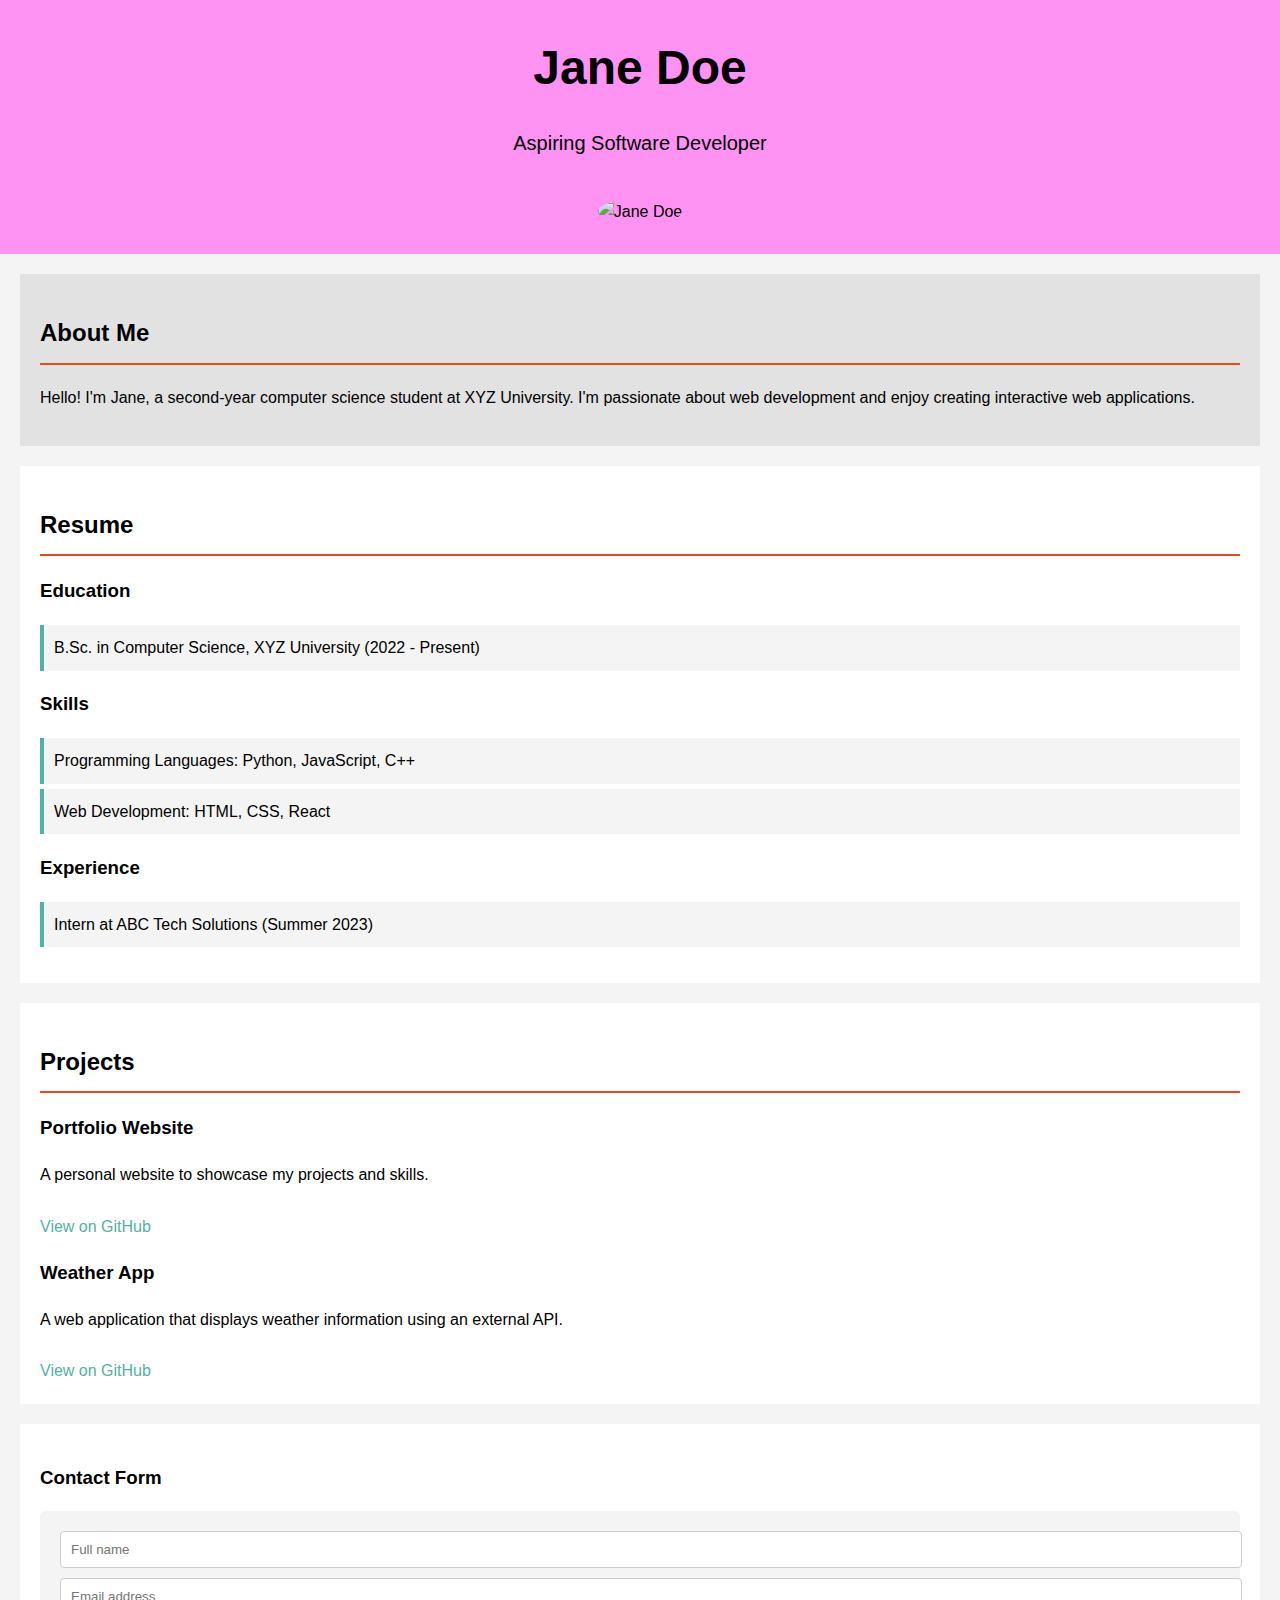
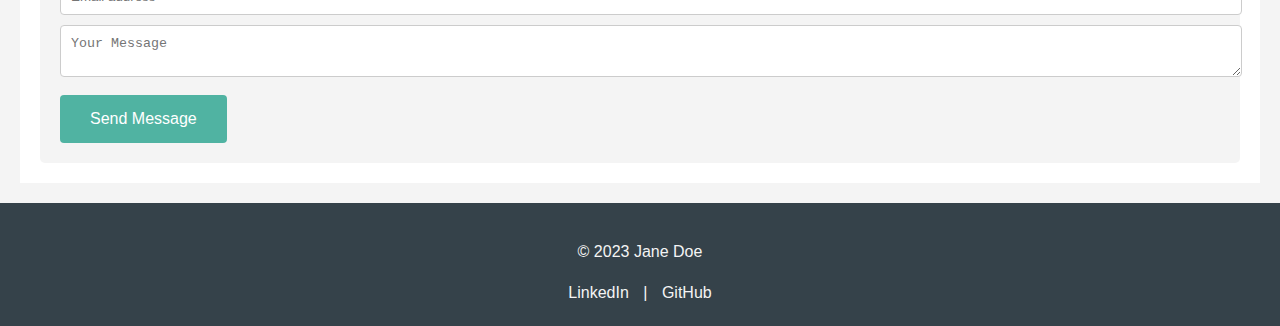
==== index.html @ 8b9d978b "Intex apo eclass" ====
<!DOCTYPE html>
<html lang="en">
<head>
    <meta charset="UTF-8">
    <meta name="viewport" content="width=device-width, initial-scale=1.0">
    <title>Jane Doe</title>
    <!-- Link to the CSS file (Lab 1 will focus on styling) -->
    <link rel="stylesheet" href="styles.css">
</head>
<body>

    <!-- Header Section (Lab 1) -->
    <header>
        <h1>Jane Doe</h1>
        <p>Aspiring Software Developer</p>
        <!-- Placeholder image for the profile picture -->
        <img src="https://picsum.photos/150" alt="Jane Doe" width="150">
    </header>

    <!-- About Me Section (Lab 1) -->
    <section id="about">
        <h2>About Me</h2>
        <p>Hello! I'm Jane, a second-year computer science student at XYZ University. I'm passionate about web development and enjoy creating interactive web applications.</p>
    </section>

    <!-- Resume Section (Lab 1) -->
    <section id="resume">
        <h2>Resume</h2>

        <h3>Education</h3>
        <ul>
            <li>B.Sc. in Computer Science, XYZ University (2022 - Present)</li>
        </ul>

        <h3>Skills</h3>
        <ul>
            <li>Programming Languages: Python, JavaScript, C++</li>
            <li>Web Development: HTML, CSS, React</li>
        </ul>

        <h3>Experience</h3>
        <ul>
            <li>Intern at ABC Tech Solutions (Summer 2023)</li>
        </ul>
    </section>

    <!-- Projects Section (Lab 1) -->
    <section id="projects">
        <h2>Projects</h2>

        <h3>Portfolio Website</h3>
        <p>A personal website to showcase my projects and skills.</p>
        <a href="https://github.com/janedoe/portfolio-website" target="_blank">View on GitHub</a>

        <h3>Weather App</h3>
        <p>A web application that displays weather information using an external API.</p>
        <a href="https://github.com/janedoe/weather-app" target="_blank">View on GitHub</a>
    </section>

    <!-- Contact Me Section (Lab 3) -->
    <section id="contact">
        <h3 class="h3 form-title">Contact Form</h3>
    
        <!-- Thank you message -->
        <div id="thankYouMessage" style="display: none;">
            <p>Thank you for your message! I will get back to you soon.</p>
        </div>
    
        <!-- Form setup for Netlify -->
        <form name="contactForm" method="POST" netlify netlify-honeypot="bot-field" id="contactForm" data-netlify="true">
            <input type="hidden" name="form-name" value="contactForm">
    
            <div class="input-wrapper">
                <input type="text" name="fullname" class="form-input" placeholder="Full name" required>
                <input type="email" name="email" class="form-input" placeholder="Email address" required>
            </div>
    
            <textarea name="message" class="form-input" placeholder="Your Message" required></textarea>
    
            <!-- Add the form-btn class here -->
            <button class="form-btn" type="submit">
                <ion-icon name="paper-plane"></ion-icon>
                <span>Send Message</span>
            </button>
        </form>
    </section>
    

    
    

    <!-- Footer Section (Lab 1) -->
    <footer>
        <p>&copy; 2023 Jane Doe</p>
        <a href="https://www.linkedin.com/in/janedoe" target="_blank">LinkedIn</a> |
        <a href="https://github.com/janedoe" target="_blank">GitHub</a>
    </footer>

    <!-- JavaScript for Form Validation (Lab 3) -->
   <!-- JavaScript for Form Validation and Displaying Thank You Message -->
<script>
    document.getElementById('contactForm').addEventListener('submit', function(event) {
    event.preventDefault(); // Prevent the default form submission

    // Retrieve values from the fields
    const name = document.querySelector('input[name="fullname"]').value.trim();
    const email = document.querySelector('input[name="email"]').value.trim();
    const message = document.querySelector('textarea[name="message"]').value.trim();

    // Regular expression for email validation
    const emailPattern = /^[^\s@]+@[^\s@]+\.[^\s@]+$/;

    // Check for empty fields and email format
    if (!name) {
        alert('Please enter your full name.');
        return;
    }

    if (!email) {
        alert('Please enter your email address.');
        return;
    }

    if (!emailPattern.test(email)) {
        alert('Please enter a valid email address.');
        return;
    }

    if (!message) {
        alert('Please enter your message.');
        return;
    }

    // Submit the form
    this.submit();

    // Hide the form and display the thank you message
    document.getElementById('contactForm').style.display = 'none';
    document.getElementById('thankYouMessage').style.display = 'block';

    // Reload the page after 5 seconds
    setTimeout(function() {
        location.reload();
    }, 5000);
});

</script>


</body>
</html>
---- styles.css ----
/* General Styles (Lab 1) */
body {
  font-family: Arial, sans-serif;
  margin: 0;
  padding: 0;
  line-height: 1.6;
  background-color: #f4f4f4;
}

/* Header Styles (Lab 1) */
header {
  background-color: #ff93f4;
  color: #000000;
  padding: 30px;
  text-align: center;
}

header h1 {
  margin: 0;
  font-size: 48px;
}

header p {
  font-size: 20px;
}

/* Profile Image Styling (Lab 1) */
header img {
  border-radius: 50%;
  margin-top: 20px;
}

/* Section Styles (Lab 1) */
section {
  padding: 20px;
  background-color: #fff;
  margin: 20px;
}

section h2 {
  border-bottom: 2px solid #e8491d;
  padding-bottom: 10px;
}

/* About Me Section Styling (Lab 1) */
section#about {
  background-color: #e2e2e2;
}

/* Resume Section Styling (Lab 1) */
section#resume ul {
  list-style-type: none;
  padding: 0;
}

section#resume li {
  background-color: #f4f4f4;
  margin-bottom: 5px;
  padding: 10px;
  border-left: 4px solid #50b3a2;
}

/* Project Section Styling (Lab 1) */
section#projects a {
  display: inline-block;
  margin-top: 10px;
  color: #50b3a2;
  text-decoration: none;
}

section#projects a:hover {
  text-decoration: underline;
}

/* Contact Form Styling (Lab 1) */
form {
  background-color: #f4f4f4;
  padding: 20px;
  border-radius: 5px;
}

form label {
  display: block;
  margin-bottom: 5px;
  font-weight: bold;
}

form input[type="text"],
form input[type="email"],
form textarea {
  width: 100%;
  padding: 10px;
  margin-bottom: 10px;
  border: 1px solid #ccc;
  border-radius: 4px;
}

.form-btn {
  background-color: #50b3a2;
  color: #fff;
  border: none;
  padding: 15px 30px;
  cursor: pointer;
  border-radius: 4px;
  font-size: 16px;
  display: flex;
  align-items: center;
  justify-content: center;
  transition: background-color 0.3s ease; 
}

.form-btn:hover {
  background-color: #3e8e7e;
}

/* Submit Button Styling */
form input[type="submit"],
.form-submit {
  background-color: #50b3a2;
  color: #fff;
  border: none;
  padding: 15px 30px;
  cursor: pointer;
  border-radius: 4px;
  display: flex;
  align-items: center;
  justify-content: center;
}

form input[type="submit"]:hover,
.form-submit:hover {
  background-color: #3e8e7e;
}

/* Footer Styles (Lab 1) */
footer {
  background-color: #35424a;
  color: #f4f4f4;
  text-align: center;
  padding: 20px;
  margin-top: 20px;
}

footer a {
  color: #f4f4f4;
  text-decoration: none;
  margin: 0 10px;
}

footer a:hover {
  text-decoration: underline;
}

/* Responsive Styles (Lab 1) */
@media (max-width: 768px) {
  header h1 {
    font-size: 36px;
  }

  header p {
    font-size: 18px;
  }

  form input[type="submit"],
  .form-submit {
    width: 100%;
  }
}
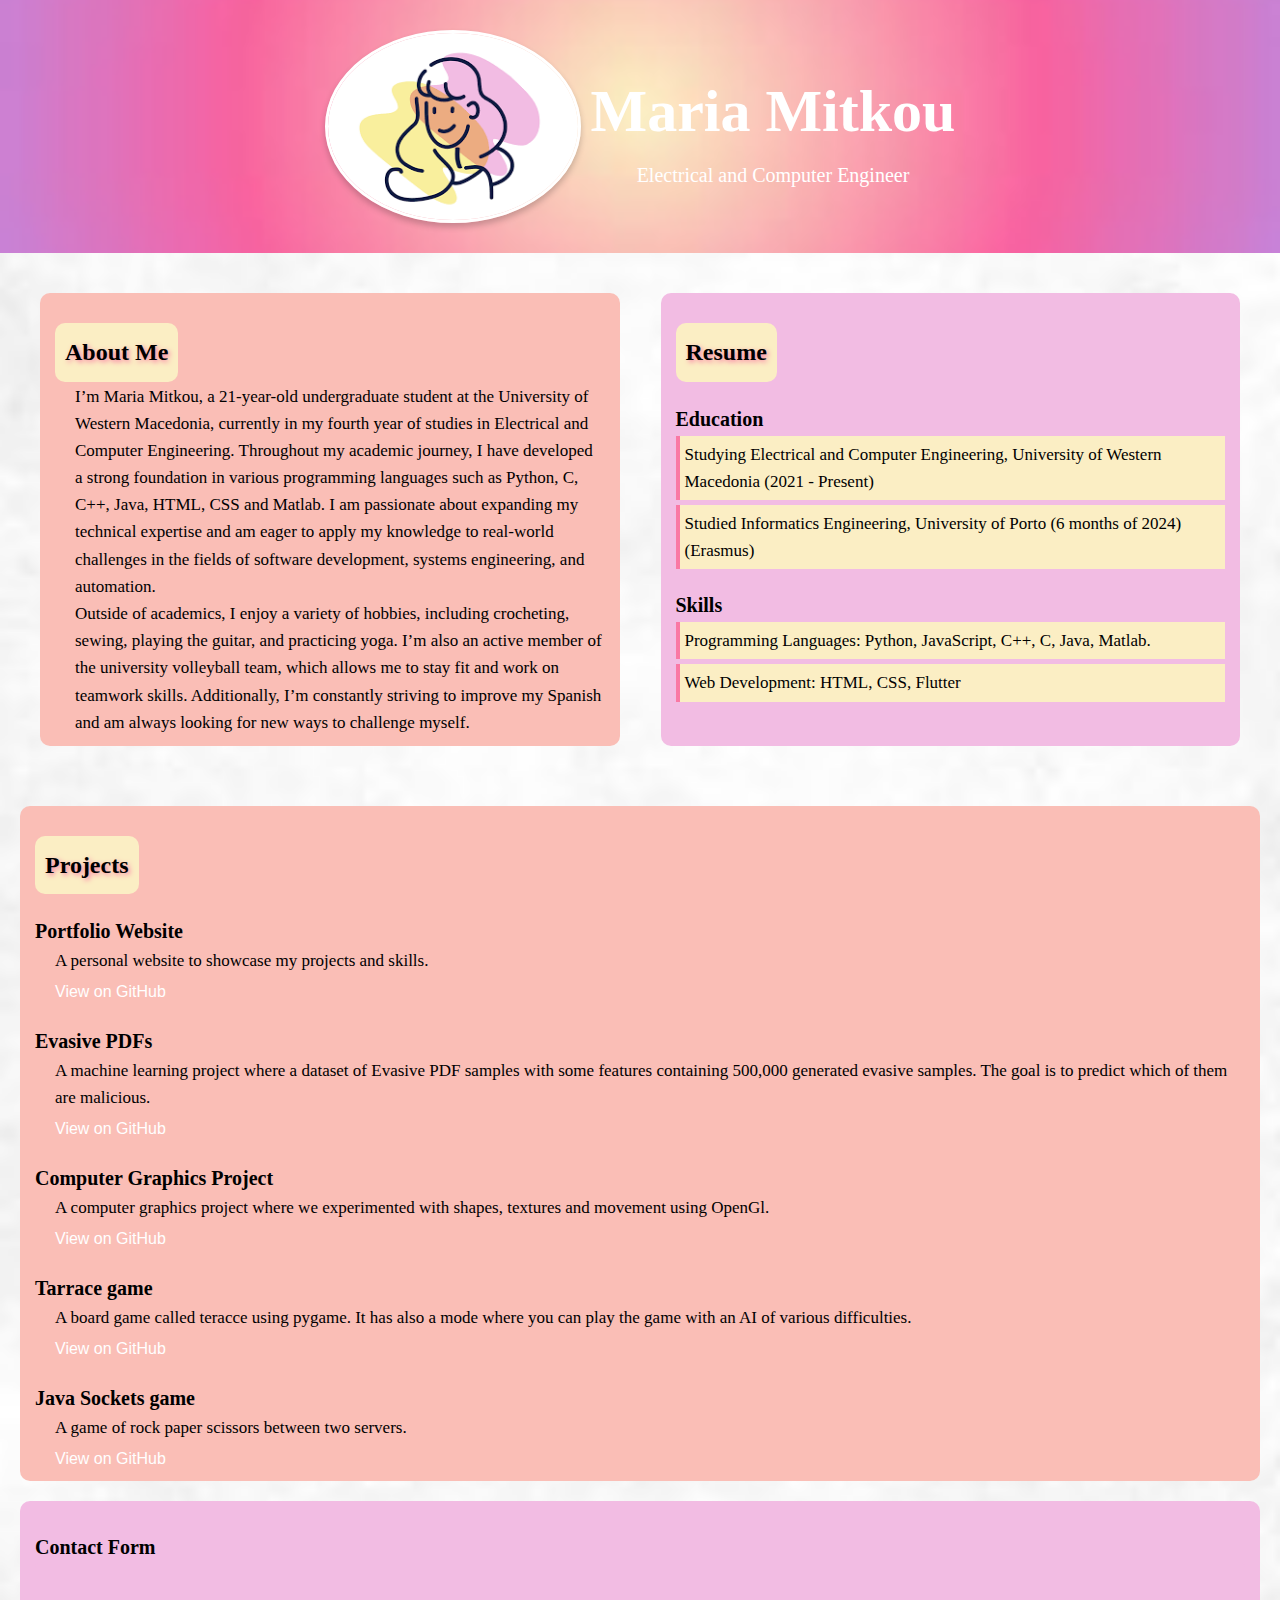
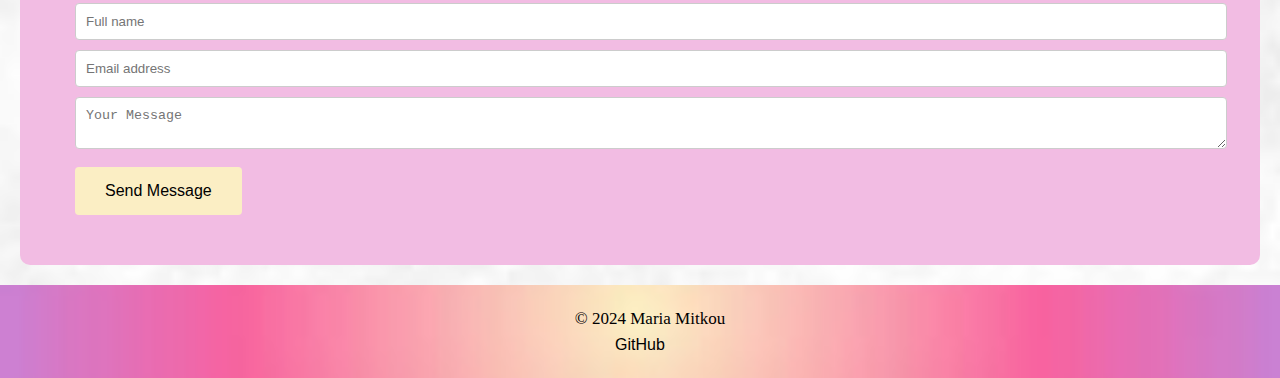
==== commit a78f2719: "Css changes" ====
--- a/index.html
+++ b/index.html
@@ -3,46 +3,50 @@
 <head>
     <meta charset="UTF-8">
     <meta name="viewport" content="width=device-width, initial-scale=1.0">
-    <title>Jane Doe</title>
+    <title>Maria Mitkou</title>
     <!-- Link to the CSS file (Lab 1 will focus on styling) -->
     <link rel="stylesheet" href="styles.css">
+    <link href="https://fonts.googleapis.com/css2?family=Roboto&family=Playfair+Display&display=swap" rel="stylesheet">
 </head>
 <body>
 
     <!-- Header Section (Lab 1) -->
     <header>
-        <h1>Jane Doe</h1>
-        <p>Aspiring Software Developer</p>
-        <!-- Placeholder image for the profile picture -->
-        <img src="https://picsum.photos/150" alt="Jane Doe" width="150">
+        <div class="header-container">
+            <!-- Placeholder image for the profile picture -->
+            <img src="photos/profilpic.jpg" alt="Avatar" class="header-image">
+            <div class="header-text">
+                <h1>Maria Mitkou</h1>
+                <p>Electrical and Computer Engineer</p>
+            </div>
+        </div>
     </header>
 
     <!-- About Me Section (Lab 1) -->
-    <section id="about">
-        <h2>About Me</h2>
-        <p>Hello! I'm Jane, a second-year computer science student at XYZ University. I'm passionate about web development and enjoy creating interactive web applications.</p>
-    </section>
-
-    <!-- Resume Section (Lab 1) -->
-    <section id="resume">
-        <h2>Resume</h2>
-
-        <h3>Education</h3>
-        <ul>
-            <li>B.Sc. in Computer Science, XYZ University (2022 - Present)</li>
-        </ul>
-
-        <h3>Skills</h3>
-        <ul>
-            <li>Programming Languages: Python, JavaScript, C++</li>
-            <li>Web Development: HTML, CSS, React</li>
-        </ul>
-
-        <h3>Experience</h3>
-        <ul>
-            <li>Intern at ABC Tech Solutions (Summer 2023)</li>
-        </ul>
-    </section>
+     <div class="about-resume-container">
+        <section id="about">
+            <h2>About Me</h2>
+            <p>I’m Maria Mitkou, a 21-year-old undergraduate student at the University of Western Macedonia, currently in my fourth year of studies in Electrical and Computer Engineering. Throughout my academic journey, I have developed a strong foundation in various programming languages such as Python, C, C++, Java, HTML, CSS and Matlab. I am passionate about expanding my technical expertise and am eager to apply my knowledge to real-world challenges in the fields of software development, systems engineering, and automation.</p>
+            <p>Outside of academics, I enjoy a variety of hobbies, including crocheting, sewing, playing the guitar, and practicing yoga. I’m also an active member of the university volleyball team, which allows me to stay fit and work on teamwork skills. Additionally, I’m constantly striving to improve my Spanish and am always looking for new ways to challenge myself.</p>
+        </section>
+    
+        <!-- Resume Section (Lab 1) -->
+        <section id="resume">
+            <h2>Resume</h2>
+    
+            <h3>Education</h3>
+            <ul>
+                <li>Studying Electrical and Computer Engineering, University of Western Macedonia (2021 - Present)</li>
+                <li>Studied Informatics Engineering, University of Porto (6 months of 2024)(Erasmus)</li>
+            </ul>
+    
+            <h3>Skills</h3>
+            <ul>
+                <li>Programming Languages: Python, JavaScript, C++, C, Java, Matlab.</li>
+                <li>Web Development: HTML, CSS, Flutter</li>
+            </ul>
+        </section>
+     </div>
 
     <!-- Projects Section (Lab 1) -->
     <section id="projects">
@@ -50,11 +54,23 @@
 
         <h3>Portfolio Website</h3>
         <p>A personal website to showcase my projects and skills.</p>
-        <a href="https://github.com/janedoe/portfolio-website" target="_blank">View on GitHub</a>
+        <a href="https://github.com/MariaMitk/PortfolioSite" target="_blank">View on GitHub</a>
 
-        <h3>Weather App</h3>
-        <p>A web application that displays weather information using an external API.</p>
-        <a href="https://github.com/janedoe/weather-app" target="_blank">View on GitHub</a>
+        <h3>Evasive PDFs</h3>
+        <p>A machine learning project where a dataset of Evasive PDF samples with some features containing 500,000 generated evasive samples. The goal is to predict which of them are malicious.</p>
+        <a href="https://github.com/MariaMitk/AI_Project2" target="_blank">View on GitHub</a>
+
+        <h3>Computer Graphics Project</h3>
+        <p>A computer graphics project where we experimented with shapes, textures and movement using OpenGl.</p>
+        <a href="https://github.com/florentiadiam/Computer-Graphics-Project" target="_blank">View on GitHub</a>
+
+        <h3>Tarrace game</h3>
+        <p>A board game called teracce using pygame. It has also a mode where you can play the game with an AI of various difficulties.</p>
+        <a href="https://github.com/domingosneto03/Terrace_IART_Assignment1" target="_blank">View on GitHub</a>
+
+        <h3>Java Sockets game</h3>
+        <p>A game of rock paper scissors between two servers.</p>
+        <a href="https://github.com/florentiadiam/Parallel-and-Distributed-Computing" target="_blank">View on GitHub</a>
     </section>
 
     <!-- Contact Me Section (Lab 3) -->
@@ -84,68 +100,14 @@
             </button>
         </form>
     </section>
-    
-
-    
-    
 
     <!-- Footer Section (Lab 1) -->
     <footer>
-        <p>&copy; 2023 Jane Doe</p>
-        <a href="https://www.linkedin.com/in/janedoe" target="_blank">LinkedIn</a> |
-        <a href="https://github.com/janedoe" target="_blank">GitHub</a>
+        <p>&copy; 2024 Maria Mitkou</p>
+        <a href="https://github.com/MariaMitk" target="_blank">GitHub</a>
     </footer>
 
-    <!-- JavaScript for Form Validation (Lab 3) -->
-   <!-- JavaScript for Form Validation and Displaying Thank You Message -->
-<script>
-    document.getElementById('contactForm').addEventListener('submit', function(event) {
-    event.preventDefault(); // Prevent the default form submission
-
-    // Retrieve values from the fields
-    const name = document.querySelector('input[name="fullname"]').value.trim();
-    const email = document.querySelector('input[name="email"]').value.trim();
-    const message = document.querySelector('textarea[name="message"]').value.trim();
-
-    // Regular expression for email validation
-    const emailPattern = /^[^\s@]+@[^\s@]+\.[^\s@]+$/;
-
-    // Check for empty fields and email format
-    if (!name) {
-        alert('Please enter your full name.');
-        return;
-    }
-
-    if (!email) {
-        alert('Please enter your email address.');
-        return;
-    }
-
-    if (!emailPattern.test(email)) {
-        alert('Please enter a valid email address.');
-        return;
-    }
-
-    if (!message) {
-        alert('Please enter your message.');
-        return;
-    }
-
-    // Submit the form
-    this.submit();
-
-    // Hide the form and display the thank you message
-    document.getElementById('contactForm').style.display = 'none';
-    document.getElementById('thankYouMessage').style.display = 'block';
-
-    // Reload the page after 5 seconds
-    setTimeout(function() {
-        location.reload();
-    }, 5000);
-});
-
-</script>
-
-
+    <!-- Σύνδεση με το αρχείο JavaScript -->
+    <script src="formValidation.js"></script>
 </body>
 </html>
--- a/styles.css
+++ b/styles.css
@@ -4,30 +4,53 @@
   margin: 0;
   padding: 0;
   line-height: 1.6;
-  background-color: #f4f4f4;
+  background-image: url('photos/backgoround.jpg');
+  background-size: cover;
+  background-position: center;
+  background-repeat: no-repeat;
 }
 
 /* Header Styles (Lab 1) */
 header {
-  background-color: #ff93f4;
-  color: #000000;
+  background-image: url('photos/headerbackground.jpg');
+  background-size: cover;
+  background-position: center;
+  background-repeat: no-repeat;
+  color: #ffffff;
   padding: 30px;
   text-align: center;
 }
 
-header h1 {
+.header-container {
+  display: flex; /* Flexbox διάταξη */
+  align-items: center; /* Κεντράρει κάθετα τα περιεχόμενα */
+  justify-content: center;
+}
+
+.header-image {
+  width: 250px; /* Μπορείς να προσαρμόσεις το μέγεθος */
+  height: auto; /* Διατηρεί τις αναλογίες της εικόνας */
+  border: 3px solid #ffffff; /* Λεπτό λευκό πλαίσιο */
+  border-radius: 50%; /* Κυκλική εικόνα */
+  box-shadow: 0 4px 6px rgba(0, 0, 0, 0.2); /* Απαλή σκιά */
+}
+
+.header-text {
+  color: #ffffff; /* Χρώμα για το κείμενο */
+  text-align: center; /* Ευθυγράμμιση του κειμένου */
+  margin-left: 10px; /* Απόσταση από την εικόνα */
+}
+
+.header-text h1 {
+  font-family: 'Dancing Script', cursive;
+  font-size: 60px;
   margin: 0;
-  font-size: 48px;
-}
-
-header p {
+}
+
+.header-text p {
+  font-family: 'Dancing Script', cursive;
   font-size: 20px;
-}
-
-/* Profile Image Styling (Lab 1) */
-header img {
-  border-radius: 50%;
-  margin-top: 20px;
+  margin: 0; /* Μικρό πάνω περιθώριο */
 }
 
 /* Section Styles (Lab 1) */
@@ -36,52 +59,111 @@
   background-color: #fff;
   margin: 20px;
 }
-
-section h2 {
-  border-bottom: 2px solid #e8491d;
-  padding-bottom: 10px;
+/* #FFCCFF,#CCCCFF,#CCFFFF,#CC99FF,#FFCCFF,#FFCCFF,#CCCCFF,#CCFFFFsection  */
+h2 {
+  font-family: 'Pacifico', cursive; /* Χειρόγραφη, girly γραμματοσειρά */
+  text-shadow: 2px 2px 5px #fa78a4; /* Ροζ σκιά */
+  padding-bottom: 1px;
+  background-color: #fbeec4; /* Απαλό ροζ */
+  border-radius: 10px;
+  padding: 10px;
+  display: inline-block; /* Για να μην πιάσει όλο το πλάτος */
+  margin-bottom: 1px;
+}
+
+h3{
+  font-family: 'Merriweather', serif; /* Κομψή και θηλυκή */
+  font-size: 20px;
+  margin-bottom: auto;
+}
+
+p{
+  font-family: 'Merriweather', serif; /* Κομψή και θηλυκή */
+  font-size: 17px;
+  margin-top: auto;
+  margin-bottom: auto;
+  margin-left: 20px;
+}
+
+/* Container για τα δύο sections */
+.about-resume-container {
+  display: flex; /* Χρησιμοποιούμε flexbox για να τα τοποθετήσουμε δίπλα */
+  justify-content: space-between; /* Βάζει χώρο ανάμεσά τους */
+  gap: 1px; /* Απόσταση μεταξύ των δύο sections */
+  flex-wrap: wrap; /* Αν το πλάτος είναι μικρό, θα μετακινηθούν κάτω */
+  padding: 20px;
 }
 
 /* About Me Section Styling (Lab 1) */
 section#about {
-  background-color: #e2e2e2;
+  flex: 1;
+  background-color: #fabeb6;
+  padding: 10px 15px;
+  border-radius: 10px; /* Στρογγυλεμένες γωνίες */
+}
+
+section#resume{
+  flex: 1;
+  background-color: #F2BCE3;
+  padding: 10px 15px;
+  border-radius: 10px; /* Στρογγυλεμένες γωνίες */
 }
 
 /* Resume Section Styling (Lab 1) */
 section#resume ul {
+  font-family: 'Merriweather', serif; /* Κομψή και θηλυκή */
+  font-size: 17px;
+  margin-top: 1px;
   list-style-type: none;
   padding: 0;
 }
 
 section#resume li {
-  background-color: #f4f4f4;
+  background-color: #fbeec4;
   margin-bottom: 5px;
-  padding: 10px;
-  border-left: 4px solid #50b3a2;
+  padding: 5px;
+  border-left: 4px solid #fa78a4;
+}
+
+section#projects {
+  background-color: #fabeb6;
+  padding: 10px 15px;
+  border-radius: 10px; /* Στρογγυλεμένες γωνίες */
 }
 
 /* Project Section Styling (Lab 1) */
+
 section#projects a {
   display: inline-block;
-  margin-top: 10px;
-  color: #50b3a2;
+  margin-top: 5px;
+  margin-left: 20px;
+  color: #ffffff;
   text-decoration: none;
+
 }
 
 section#projects a:hover {
+  color: #fbeec4; /* Λευκό χρώμα κατά το hover */
   text-decoration: underline;
+  transform: translateY(-5px); /* Ελαφριά ανύψωση του συνδέσμου */
 }
 
 /* Contact Form Styling (Lab 1) */
+section#contact{
+  background-color: #F2BCE3;
+  padding: 10px 15px;
+  border-radius: 10px; /* Στρογγυλεμένες γωνίες */
+}
+
 form {
-  background-color: #f4f4f4;
-  padding: 20px;
+  background-color: #F2BCE3;
+  padding: 40px;
   border-radius: 5px;
 }
 
 form label {
   display: block;
-  margin-bottom: 5px;
+  margin-bottom: 10px;
   font-weight: bold;
 }
 
@@ -96,8 +178,8 @@
 }
 
 .form-btn {
-  background-color: #50b3a2;
-  color: #fff;
+  background-color: #fbeec4;
+  color: #000000;
   border: none;
   padding: 15px 30px;
   cursor: pointer;
@@ -110,7 +192,7 @@
 }
 
 .form-btn:hover {
-  background-color: #3e8e7e;
+  background-color: #ffffff;
 }
 
 /* Submit Button Styling */
@@ -129,20 +211,23 @@
 
 form input[type="submit"]:hover,
 .form-submit:hover {
-  background-color: #3e8e7e;
+  background-color: #fcfcfc;
 }
 
 /* Footer Styles (Lab 1) */
 footer {
-  background-color: #35424a;
-  color: #f4f4f4;
+  background-image: url('photos/headerbackground.jpg');
+  background-size: cover;
+  background-position: center;
+  background-repeat: no-repeat;
+  color: #000000;
   text-align: center;
   padding: 20px;
   margin-top: 20px;
 }
 
 footer a {
-  color: #f4f4f4;
+  color: #000000;
   text-decoration: none;
   margin: 0 10px;
 }
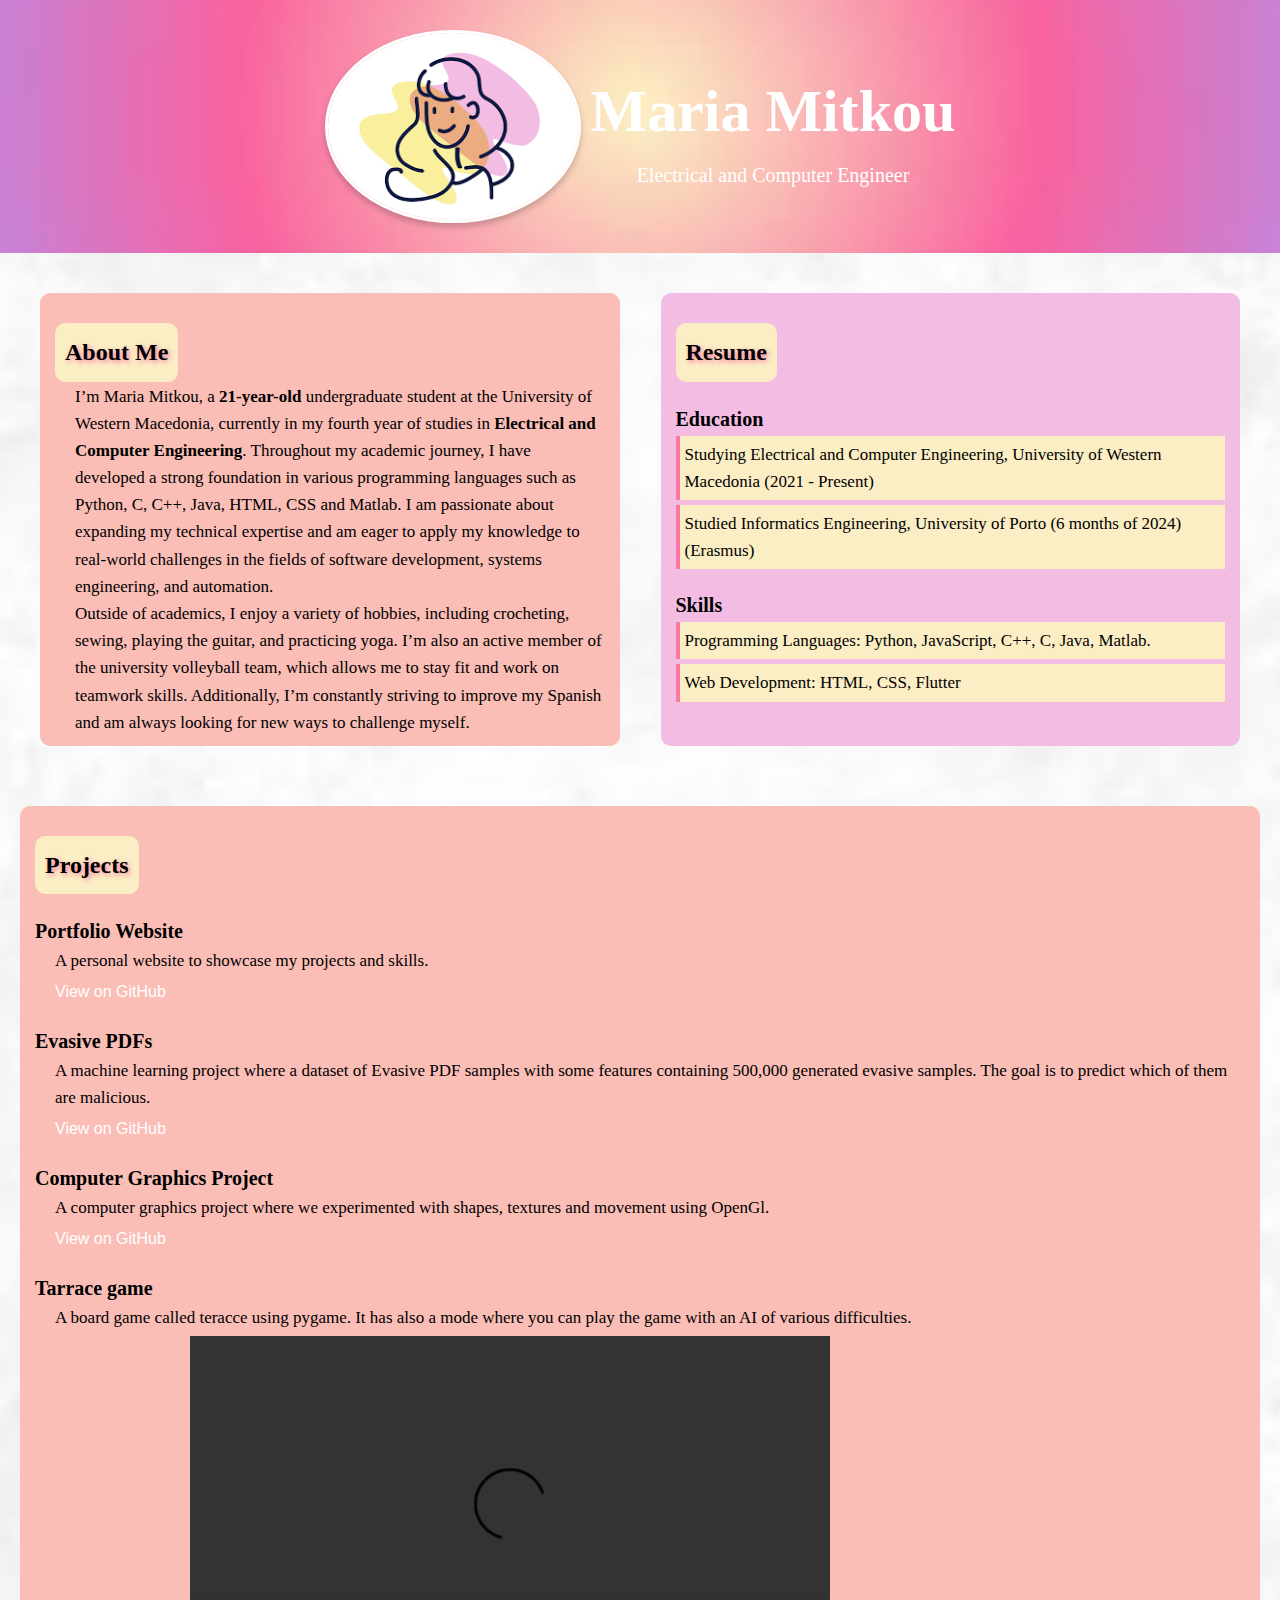
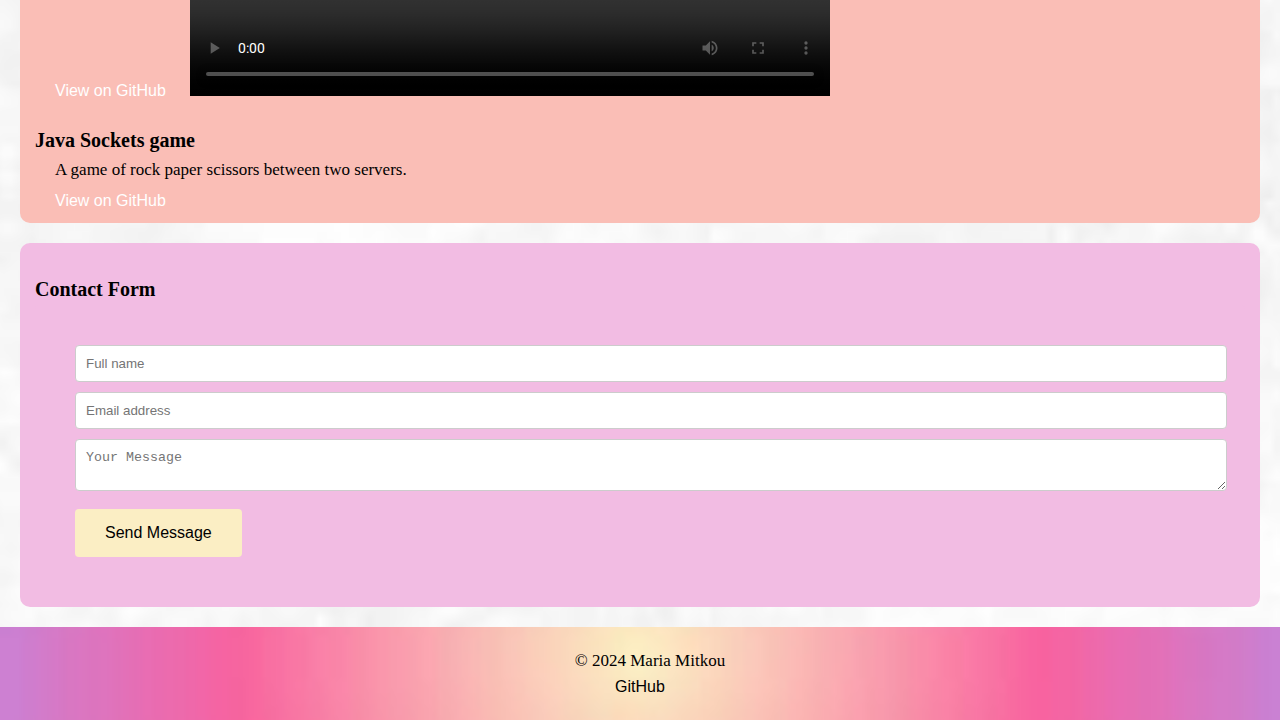
==== commit e8ae36b5: "added video and some bold words" ====
--- a/index.html
+++ b/index.html
@@ -26,7 +26,7 @@
      <div class="about-resume-container">
         <section id="about">
             <h2>About Me</h2>
-            <p>I’m Maria Mitkou, a 21-year-old undergraduate student at the University of Western Macedonia, currently in my fourth year of studies in Electrical and Computer Engineering. Throughout my academic journey, I have developed a strong foundation in various programming languages such as Python, C, C++, Java, HTML, CSS and Matlab. I am passionate about expanding my technical expertise and am eager to apply my knowledge to real-world challenges in the fields of software development, systems engineering, and automation.</p>
+            <p>I’m Maria Mitkou, a <b>21-year-old</b> undergraduate student at the University of Western Macedonia, currently in my fourth year of studies in <b>Electrical and Computer Engineering</b>. Throughout my academic journey, I have developed a strong foundation in various programming languages such as Python, C, C++, Java, HTML, CSS and Matlab. I am passionate about expanding my technical expertise and am eager to apply my knowledge to real-world challenges in the fields of software development, systems engineering, and automation.</p>
             <p>Outside of academics, I enjoy a variety of hobbies, including crocheting, sewing, playing the guitar, and practicing yoga. I’m also an active member of the university volleyball team, which allows me to stay fit and work on teamwork skills. Additionally, I’m constantly striving to improve my Spanish and am always looking for new ways to challenge myself.</p>
         </section>
     
@@ -67,6 +67,11 @@
         <h3>Tarrace game</h3>
         <p>A board game called teracce using pygame. It has also a mode where you can play the game with an AI of various difficulties.</p>
         <a href="https://github.com/domingosneto03/Terrace_IART_Assignment1" target="_blank">View on GitHub</a>
+        <a>
+            <video controls width="640" height="360">
+                <source src="tarracegame.mp4" type="video/mp4">
+            </video>
+        </a>
 
         <h3>Java Sockets game</h3>
         <p>A game of rock paper scissors between two servers.</p>
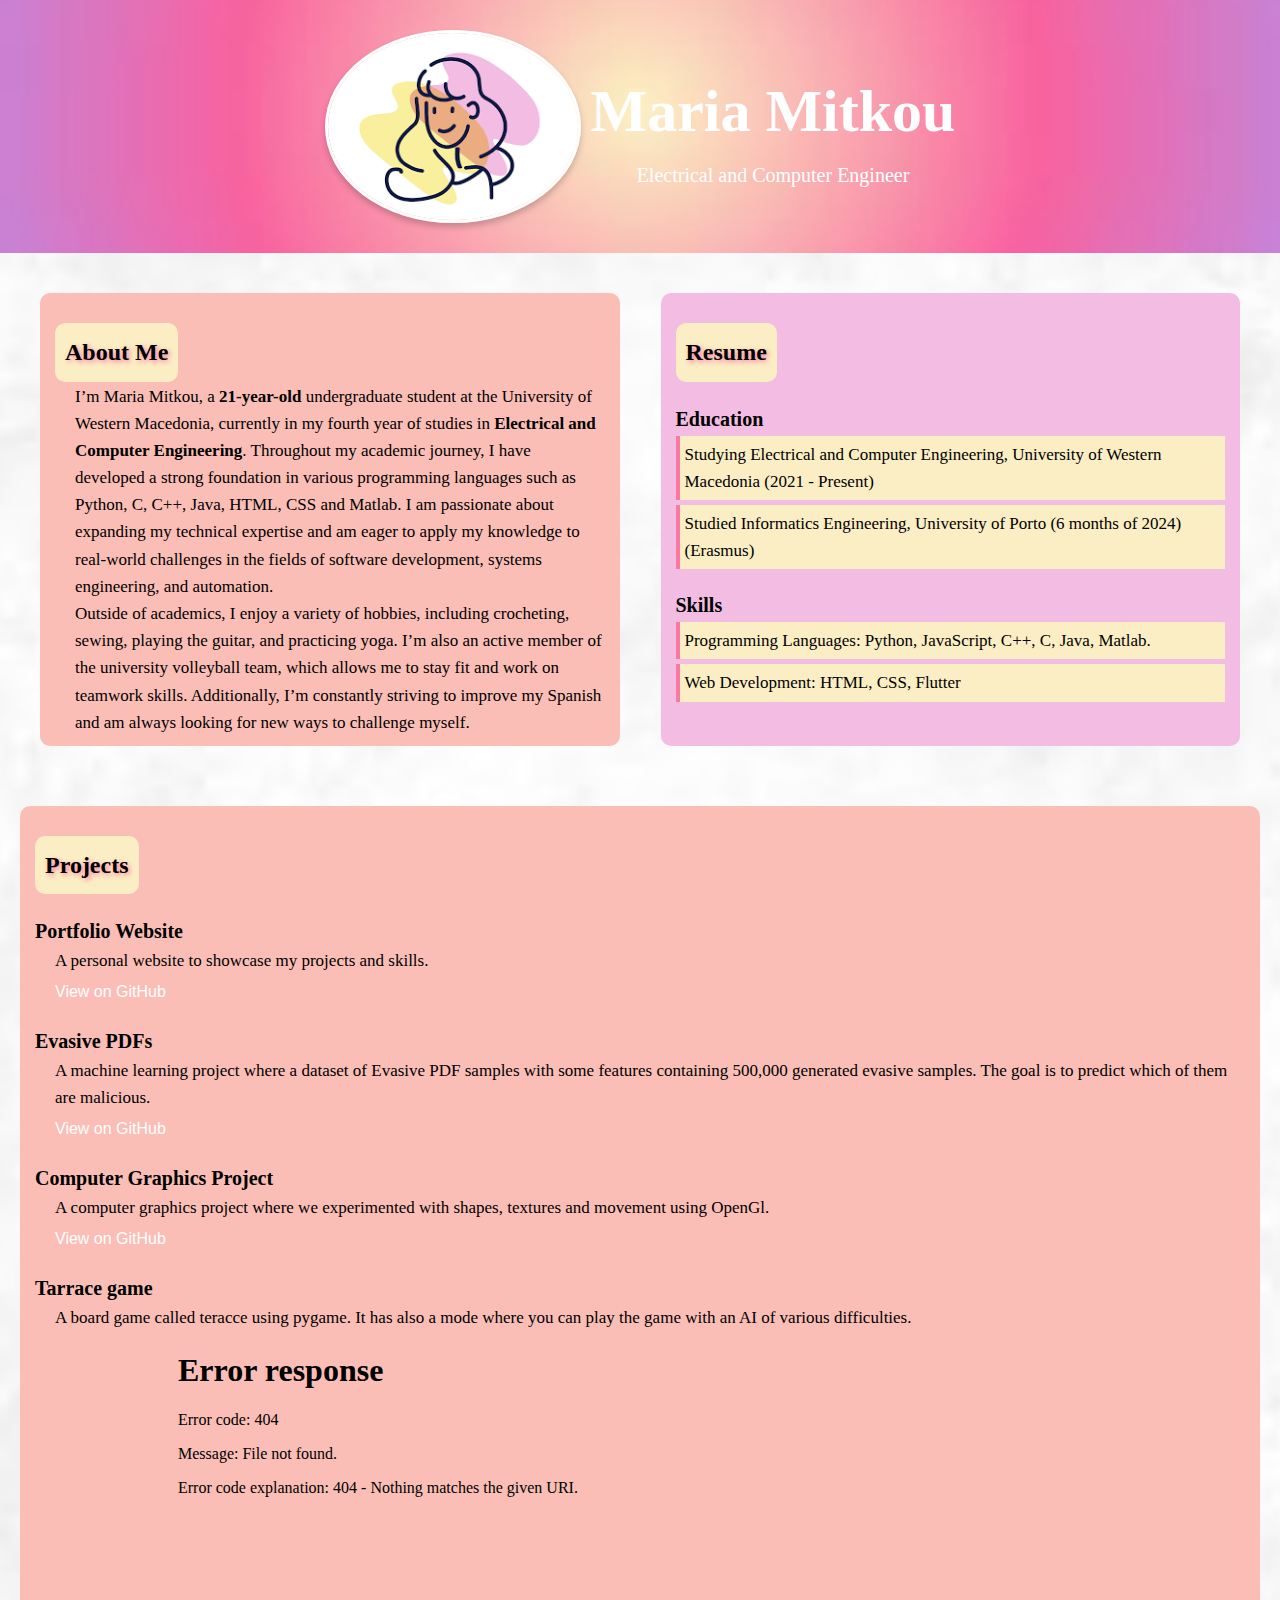
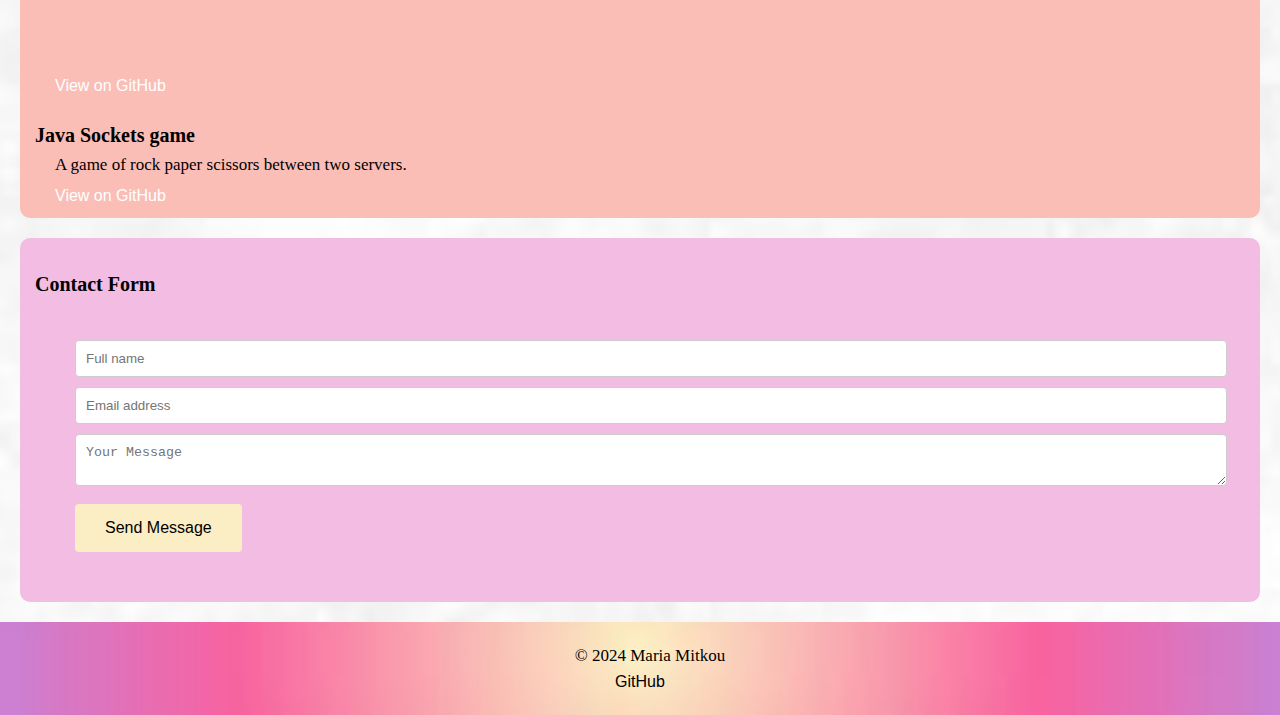
==== commit 75e64679: "Javascript" ====
--- a/index.html
+++ b/index.html
@@ -67,11 +67,14 @@
         <h3>Tarrace game</h3>
         <p>A board game called teracce using pygame. It has also a mode where you can play the game with an AI of various difficulties.</p>
         <a href="https://github.com/domingosneto03/Terrace_IART_Assignment1" target="_blank">View on GitHub</a>
-        <a>
-            <video controls width="640" height="360">
-                <source src="tarracegame.mp4" type="video/mp4">
-            </video>
-        </a>
+        <iframe 
+            src="tarracegame.mp4" 
+            width="640" 
+            height="360" 
+            frameborder="0" 
+            allow="autoplay; fullscreen; picture-in-picture" 
+            allowfullscreen>
+        </iframe>
 
         <h3>Java Sockets game</h3>
         <p>A game of rock paper scissors between two servers.</p>
